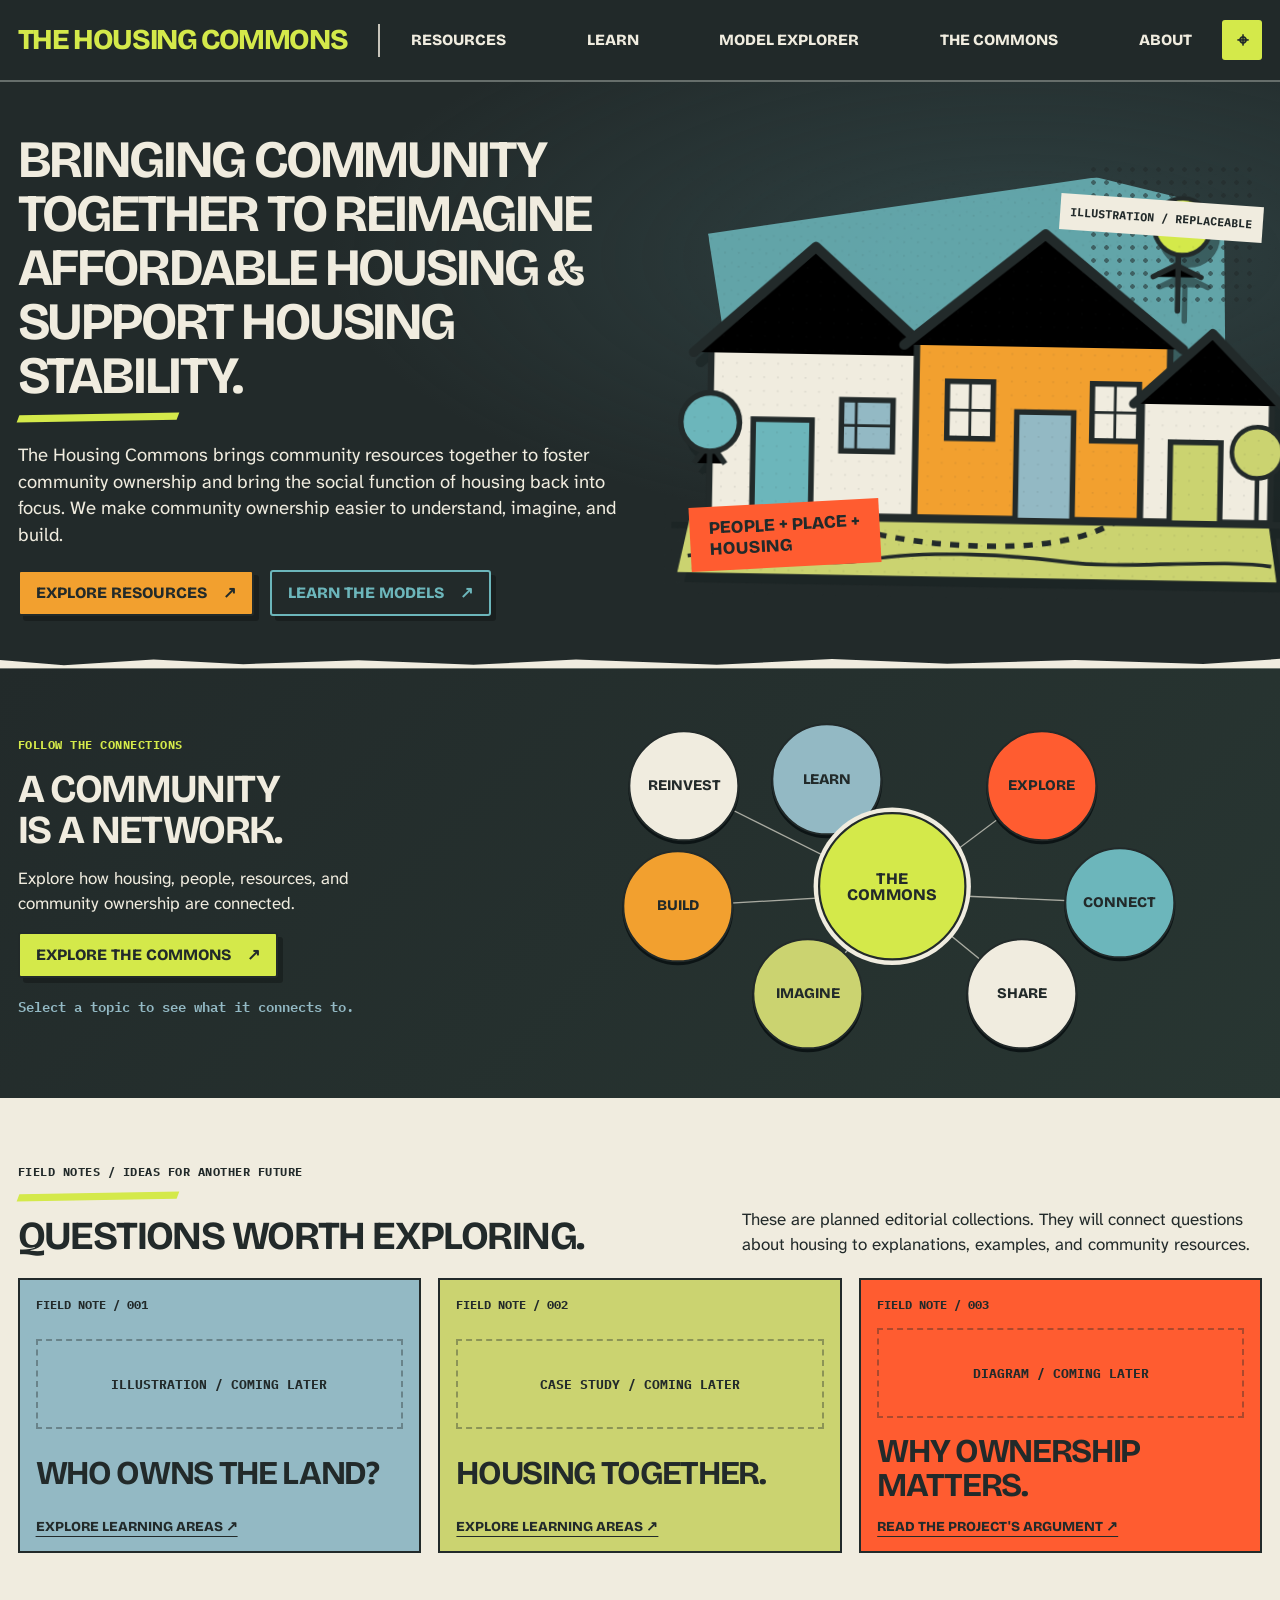
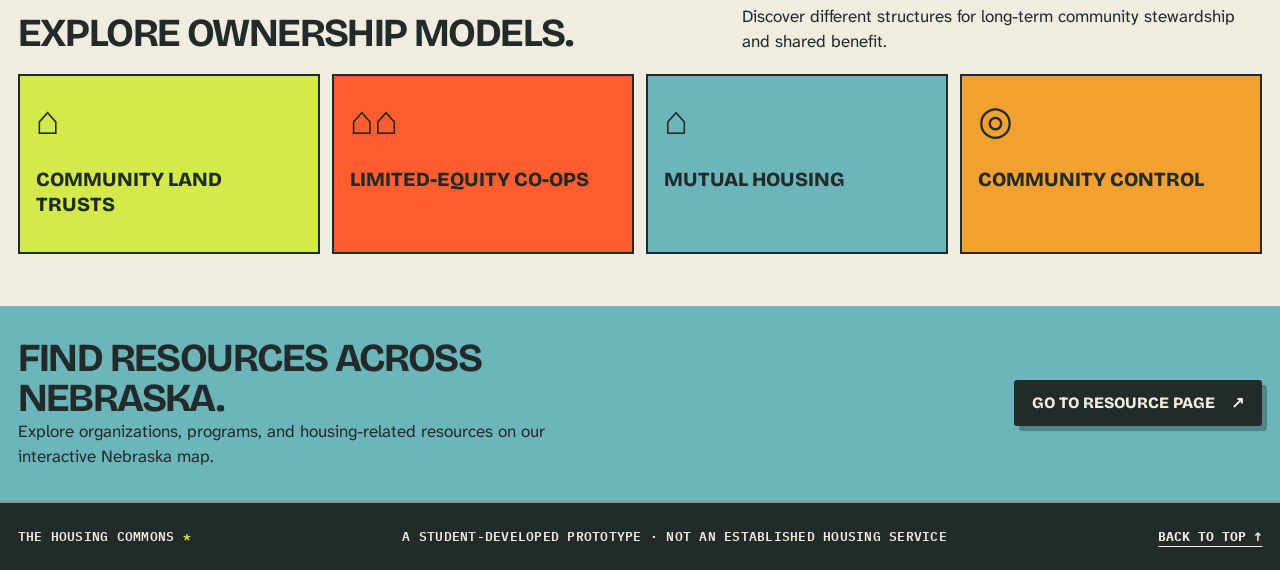
==== index.html @ 2ac4f1b5 "Add files via upload Initial Housing Commons website - V4" ====
<!doctype html><html lang="en"><head><meta charset="utf-8"><meta name="viewport" content="width=device-width, initial-scale=1"><meta name="theme-color" content="#222A2A"><meta name="description" content="Explore housing ideas, resources and community ownership through The Housing Commons."><title>Home | The Housing Commons</title><link rel="preconnect" href="https://fonts.googleapis.com"><link rel="preconnect" href="https://fonts.gstatic.com" crossorigin><link href="https://fonts.googleapis.com/css2?family=Atkinson+Hyperlegible+Next:wght@400;500;600;700&family=Bricolage+Grotesque:opsz,wght@12..96,500;12..96,700;12..96,800&family=IBM+Plex+Mono:wght@400;500;600;700&display=swap" rel="stylesheet"><link rel="stylesheet" href="css/styles.css"><script src="js/site.js" defer></script></head><body id="top"><a class="skip" href="#main">Skip to main content</a><div class="site"><header class="masthead"><div class="mast-inner shell"><a class="brand" href="index.html" aria-label="The Housing Commons home">THE HOUSING COMMONS</a><span class="nav-divider" aria-hidden="true"></span><button class="menu-toggle" type="button" aria-expanded="false" aria-controls="main-nav" aria-label="Open navigation menu">☰</button><nav class="main-nav" id="main-nav" aria-label="Main navigation"><a href="resources.html">RESOURCES</a><a href="learn.html">LEARN</a><a href="model-explorer.html">MODEL EXPLORER</a><a href="commons.html">THE COMMONS</a><a href="about.html">ABOUT</a></nav><a class="utility-search" href="resources.html" aria-label="Go to resources page">⌖</a></div></header><main id="main"><section class="hero teared"><div class="shell hero-grid"><div class="hero-copy"><h1>BRINGING COMMUNITY TOGETHER TO REIMAGINE AFFORDABLE HOUSING &amp; SUPPORT HOUSING STABILITY.</h1><span class="marker" aria-hidden="true"></span><p class="mission">The Housing Commons brings community resources together to foster community ownership and bring the social function of housing back into focus. We make community ownership easier to understand, imagine, and build.</p><div class="hero-actions"><a class="btn btn-primary" href="resources.html">EXPLORE RESOURCES <span aria-hidden="true">↗</span></a><a class="btn btn-secondary" href="learn.html">LEARN THE MODELS <span aria-hidden="true">↗</span></a></div></div><div class="collage"><img class="architecture" src="assets/graphics/shared-housing.svg" alt="Architectural illustration of neighboring houses and shared outdoor space"><span class="collage-stamp">PEOPLE + PLACE + HOUSING</span><span class="photo-note">ILLUSTRATION / REPLACEABLE</span></div></div></section>
<section class="section-dark section-pad network-band"><div class="shell network-layout"><div class="network-copy"><p class="eyebrow" style="color:var(--lime)">FOLLOW THE CONNECTIONS</p><h2>A COMMUNITY<br>IS A NETWORK.</h2><p>Explore how housing, people, resources, and community ownership are connected.</p><a class="btn btn-lime" href="commons.html">EXPLORE THE COMMONS <span aria-hidden="true">↗</span></a><p class="network-status" id="home-node-label" aria-live="polite">Select a topic to see what it connects to.</p></div><div class="node-stage" data-network="home" role="group" aria-label="Commons topic network"><svg viewBox="0 0 1000 500" preserveAspectRatio="none" aria-hidden="true"><line x1="500" y1="265" x2="390" y2="90"/><line x1="500" y1="265" x2="720" y2="100"/><line x1="500" y1="265" x2="840" y2="280"/><line x1="500" y1="265" x2="690" y2="420"/><line x1="500" y1="265" x2="360" y2="420"/><line x1="500" y1="265" x2="160" y2="285"/><line x1="500" y1="265" x2="170" y2="100"/></svg><button type="button" class="node" style="left:39%;top:18%;--node-color:#93B9C4" data-node="learn" aria-pressed="false">LEARN</button><button type="button" class="node" style="left:72%;top:20%;--node-color:#FF5C30" data-node="explore" aria-pressed="false">EXPLORE</button><button type="button" class="node" style="left:84%;top:56%;--node-color:#6CB6BB" data-node="connect" aria-pressed="false">CONNECT</button><button type="button" class="node" style="left:69%;top:84%;--node-color:#F0ECDF" data-node="share" aria-pressed="false">SHARE</button><button type="button" class="node" style="left:36%;top:84%;--node-color:#CBD370" data-node="imagine" aria-pressed="false">IMAGINE</button><button type="button" class="node" style="left:16%;top:57%;--node-color:#F2A02F" data-node="build" aria-pressed="false">BUILD</button><button type="button" class="node" style="left:17%;top:20%;--node-color:#F0ECDF" data-node="reinvest" aria-pressed="false">REINVEST</button><button type="button" class="node center" style="left:50%;top:53%" data-node="commons" aria-pressed="true">THE<br>COMMONS</button></div></div></section>
<section class="section-paper section-pad"><div class="shell"><div class="section-row"><div><span class="eyebrow">FIELD NOTES / IDEAS FOR ANOTHER FUTURE</span><span class="marker" aria-hidden="true"></span><h2>QUESTIONS WORTH EXPLORING.</h2></div><p>These are planned editorial collections. They will connect questions about housing to explanations, examples, and community resources.</p></div><div class="feature-grid"><article class="feature-card"><span class="feature-top">FIELD NOTE / 001</span><div class="feature-art">ILLUSTRATION / COMING LATER</div><h3>WHO OWNS THE LAND?</h3><a href="learn.html">EXPLORE LEARNING AREAS ↗</a></article><article class="feature-card"><span class="feature-top">FIELD NOTE / 002</span><div class="feature-art">CASE STUDY / COMING LATER</div><h3>HOUSING TOGETHER.</h3><a href="learn.html">EXPLORE LEARNING AREAS ↗</a></article><article class="feature-card"><span class="feature-top">FIELD NOTE / 003</span><div class="feature-art">DIAGRAM / COMING LATER</div><h3>WHY OWNERSHIP MATTERS.</h3><a href="about.html#change">READ THE PROJECT'S ARGUMENT ↗</a></article></div></div></section>
<section class="section-paper section-pad" style="padding-top:0"><div class="shell"><div class="section-row"><h2>EXPLORE OWNERSHIP MODELS.</h2><p>Discover different structures for long-term community stewardship and shared benefit.</p></div><div class="model-grid"><a href="learn.html" class="model-tile"><span class="glyph" aria-hidden="true">⌂</span><strong>COMMUNITY LAND TRUSTS</strong></a><a href="learn.html" class="model-tile"><span class="glyph" aria-hidden="true">⌂⌂</span><strong>LIMITED-EQUITY CO-OPS</strong></a><a href="learn.html" class="model-tile"><span class="glyph" aria-hidden="true">⌂</span><strong>MUTUAL HOUSING</strong></a><a href="learn.html" class="model-tile"><span class="glyph" aria-hidden="true">◎</span><strong>COMMUNITY CONTROL</strong></a></div></div></section>
<section class="map-cta"><div class="shell"><div><h2>FIND RESOURCES ACROSS NEBRASKA.</h2><p>Explore organizations, programs, and housing-related resources on our interactive Nebraska map.</p></div><a class="btn btn-dark" href="resources.html">GO TO RESOURCE PAGE <span aria-hidden="true">↗</span></a></div></section></main><footer class="site-footer"><div class="shell"><span class="label">THE HOUSING COMMONS <span style="color:var(--lime)">*</span></span><span class="label">A STUDENT-DEVELOPED PROTOTYPE · NOT AN ESTABLISHED HOUSING SERVICE</span><a href="#top">BACK TO TOP ↑</a></div></footer></div></body></html>
---- css/styles.css ----
:root{--ink:#222A2A;--raised:#343D3B;--sand:#F0ECDF;--tacha:#CBD370;--lime:#D4E94A;--sky:#93B9C4;--aqua:#6CB6BB;--gold:#F2A02F;--red:#FF5C30;--title:'Bricolage Grotesque','Arial Black',sans-serif;--body:'Atkinson Hyperlegible Next',Arial,sans-serif;--mono:'IBM Plex Mono',monospace}
*,*:before,*:after{box-sizing:border-box}html{scroll-behavior:smooth;scroll-padding-top:6rem}body{margin:0;background:#182120;color:var(--sand);font:400 17px/1.45 var(--body)}a{color:inherit}button{font:inherit;cursor:pointer}a,button{touch-action:manipulation}h1,h2,h3,h4,p{margin:0}h1,h2,h3,h4{font-family:var(--title);line-height:1.03;letter-spacing:-.04em}h1{font-size:clamp(2.35rem,4.6vw,4.9rem)}h2{font-size:clamp(1.95rem,3.1vw,3.1rem)}h3{font-size:clamp(1.35rem,2vw,2rem)}:focus-visible{outline:4px solid var(--lime);outline-offset:4px}.skip{position:fixed;left:1rem;top:-8rem;background:var(--lime);color:var(--ink);z-index:999;padding:.75rem 1rem}.skip:focus{top:1rem}
.site{max-width:1500px;margin:auto;background:var(--ink);min-height:100vh;box-shadow:0 10px 60px #0006;overflow:clip}.shell{width:min(100% - 2.2rem,1340px);margin-inline:auto}.masthead{position:sticky;top:0;z-index:100;background:rgba(34,42,42,.98);border-bottom:2px solid #d6e0d660}.mast-inner{display:flex;align-items:center;gap:clamp(1rem,2.4vw,2.6rem);min-height:80px}.brand{font:800 clamp(1.15rem,2.25vw,2.04rem)/1 var(--title);color:var(--lime);text-decoration:none;letter-spacing:-.048em;white-space:nowrap}.brand:hover{text-decoration:underline;text-underline-offset:6px}.nav-divider{height:33px;border-left:2px solid var(--sand);opacity:.8}.main-nav{display:flex;justify-content:space-between;align-items:center;flex:1;gap:1.25rem}.main-nav a{font:800 clamp(.9rem,1.22vw,1.17rem)/1.1 var(--title);text-decoration:none;white-space:nowrap;padding:1rem 0 .7rem;border-bottom:5px solid transparent}.main-nav a:hover,.main-nav a[aria-current="page"]{border-bottom-color:var(--lime)}.menu-toggle{display:none;background:var(--lime);border:2px solid var(--ink);border-radius:3px;width:45px;height:43px;align-items:center;justify-content:center;color:var(--ink);font-size:1.2rem;font-weight:800}.utility-search{display:grid;place-items:center;width:40px;height:40px;background:var(--lime);color:var(--ink);text-decoration:none;font-size:1.25rem;font-weight:800;border-radius:3px}.utility-search:hover{background:var(--gold)}
.label{font:600 .79rem/1.5 var(--mono);text-transform:uppercase;letter-spacing:.02em}.headline-shadow{text-shadow:2px 3px 0 #222a2a50}.arrow{font-size:1.1em}.btn{display:inline-flex;align-items:center;justify-content:center;gap:1rem;text-decoration:none;padding:.75rem 1rem;border:2px solid var(--ink);border-radius:3px;font:800 .99rem/1.1 var(--title);text-transform:uppercase;box-shadow:5px 5px 0 #0004;min-height:46px}.btn-primary{background:var(--gold);color:var(--ink)}.btn-secondary{background:transparent;border-color:var(--aqua);color:var(--aqua)}.btn-lime{background:var(--lime);color:var(--ink)}.btn-dark{background:var(--ink);color:var(--sand)}.btn:hover{transform:translateY(-2px);box-shadow:6px 7px 0 #0006}.eyebrow{font:700 .78rem/1.3 var(--mono);text-transform:uppercase;letter-spacing:.04em}.marker{display:block;width:160px;height:7px;background:var(--lime);transform:rotate(-1deg) skew(-22deg);margin:.65rem 0 1rem}.teared{position:relative}.teared:after{content:"";position:absolute;bottom:-1px;left:0;right:0;height:13px;background:var(--sand);clip-path:polygon(0 36%,5% 77%,12% 32%,19% 69%,28% 38%,37% 74%,45% 33%,56% 73%,65% 30%,74% 66%,84% 37%,94% 67%,100% 28%,100% 100%,0 100%)}
.hero{padding:clamp(2rem,4vw,4.5rem) 0;background:radial-gradient(ellipse at 80% 30%,#42656865,transparent 48%),var(--ink);position:relative}.hero-grid{display:grid;grid-template-columns:1.05fr .95fr;gap:clamp(2rem,4vw,5rem);align-items:center}.hero h1{font-size:clamp(2.5rem,4.1vw,4.65rem);max-width:760px}.hero-copy .mission{max-width:640px;font-size:clamp(1.04rem,1.45vw,1.23rem);margin:1.3rem 0}.hero-actions{display:flex;gap:1rem;flex-wrap:wrap}.collage{position:relative;min-height:460px;display:grid;place-items:center;isolation:isolate}.collage:before{content:'';position:absolute;inset:9% 4% 12%;background:var(--aqua);transform:rotate(-4deg);clip-path:polygon(0 8%,75% 0,99% 11%,96% 82%,65% 100%,5% 93%);opacity:.86}.collage:after{content:'';position:absolute;right:1%;top:4%;width:30%;height:32%;background:radial-gradient(var(--ink) 2px,transparent 2.5px);background-size:13px 13px;opacity:.55}.architecture{width:110%;position:relative;z-index:2;transform:rotate(1deg);filter:drop-shadow(7px 10px 0 #17202088)}.collage-stamp{position:absolute;z-index:3;left:-1%;bottom:8%;background:var(--red);padding:.7rem 1.2rem;transform:rotate(-3deg);font:800 1.1rem var(--title);color:var(--ink);max-width:190px}.photo-note{position:absolute;z-index:3;right:0;top:12%;background:var(--sand);color:var(--ink);padding:.65rem;font:700 .72rem var(--mono);transform:rotate(4deg)}
.section-dark{background:var(--ink);color:var(--sand)}.section-paper{background:var(--sand);color:var(--ink)}.section-pad{padding:clamp(2.3rem,4vw,4rem) 0}.section-row{display:flex;justify-content:space-between;align-items:end;gap:1.5rem;margin-bottom:1.3rem}.section-row p{max-width:520px}.network-band{border-top:2px solid #f0ecdf60;border-bottom:9px solid var(--sand);background:linear-gradient(135deg,#222A2A,#283632)}.network-layout{display:grid;grid-template-columns:.8fr 1.2fr;gap:2rem;align-items:center}.network-copy p{max-width:410px;margin:1rem 0}.node-stage{position:relative;min-height:325px;max-width:650px;margin-inline:auto;width:100%}.node-stage svg{position:absolute;inset:0;width:100%;height:100%;pointer-events:none}.node-stage svg line{stroke:var(--sand);opacity:.65;stroke-width:2}.node{position:absolute;transform:translate(-50%,-50%);border-radius:50%;width:clamp(78px,8.7vw,118px);aspect-ratio:1;background:var(--node-color,var(--lime));border:2px solid var(--ink);color:var(--ink);font:800 clamp(.74rem,1.15vw,1rem)/1 var(--title);transition:scale .2s ease,box-shadow .2s ease;box-shadow:0 3px 0 #0c1415}.node:hover,.node[aria-pressed="true"]{scale:1.1;box-shadow:0 0 0 4px var(--sand)}.node.center{width:135px;background:var(--lime)}.network-status{font:600 .85rem var(--mono);min-height:2.3rem;color:var(--sky);margin-top:.8rem}
.feature-grid{display:grid;grid-template-columns:repeat(3,minmax(0,1fr));gap:1.1rem}.feature-card{background:var(--sky);color:var(--ink);min-height:260px;padding:1rem;border:2px solid var(--ink);display:flex;flex-direction:column;justify-content:space-between;gap:1rem}.feature-card:nth-child(2){background:var(--tacha)}.feature-card:nth-child(3){background:var(--red)}.feature-top{font:700 .78rem var(--mono)}.feature-art{min-height:90px;display:grid;place-items:center;border:2px dashed #222a2a5e;font:700 .83rem var(--mono)}.feature-card h3{font-size:clamp(1.5rem,2.6vw,2.3rem)}.feature-card a{font:800 .86rem var(--title);text-transform:uppercase;text-underline-offset:5px}.model-grid{display:grid;grid-template-columns:repeat(4,minmax(0,1fr));gap:.75rem}.model-tile{display:block;min-height:180px;padding:1rem;background:var(--lime);color:var(--ink);text-decoration:none;border:2px solid var(--ink)}.model-tile:nth-child(2){background:var(--red)}.model-tile:nth-child(3){background:var(--aqua)}.model-tile:nth-child(4){background:var(--gold)}.model-tile .glyph{font-size:2.5rem;display:block;margin-bottom:1.1rem}.model-tile strong{font:800 1.25rem/1 var(--title)}.map-cta{background:var(--aqua);color:var(--ink);padding:2rem 0}.map-cta .shell{display:flex;align-items:center;gap:2rem;justify-content:space-between}.map-cta h2{max-width:550px}.map-cta p{max-width:530px}.site-footer{background:var(--ink);border-top:2px solid #f0ecdf88;padding:1.5rem 0}.site-footer .shell{display:flex;gap:1rem;align-items:center;justify-content:space-between;flex-wrap:wrap}.site-footer a{font:700 .82rem var(--mono);text-decoration:underline;text-underline-offset:5px}
.page-hero{padding:3rem 0;background:linear-gradient(110deg,#202a29,#344947);border-bottom:12px solid var(--sand)}.page-hero h1{font-size:clamp(2.5rem,5vw,5rem);max-width:880px}.page-hero p{font-size:1.15rem;max-width:740px;margin-top:1rem}.page-hero--aqua{background:linear-gradient(115deg,var(--aqua),var(--sky));color:var(--ink)}.tag{display:inline-block;background:var(--lime);color:var(--ink);padding:.4rem .6rem;font:700 .73rem var(--mono)}.placeholder{min-height:400px;background:#c8d2c7;color:var(--ink);display:flex;flex-direction:column;align-items:center;justify-content:center;gap:1rem;border:3px dashed var(--ink);padding:2rem;text-align:center}.placeholder svg{width:110px;height:110px}.placeholder strong{font:800 2rem/1 var(--title)}.placeholder p{max-width:580px}.support-grid{display:grid;grid-template-columns:repeat(4,minmax(0,1fr));gap:1rem}.support-card{padding:1.5rem;min-height:170px;background:var(--sky);border:2px solid var(--ink);color:var(--ink)}.support-card:nth-child(2){background:var(--tacha)}.support-card:nth-child(3){background:var(--gold)}.support-card:nth-child(4){background:var(--red)}.support-card h3{font-size:1.35rem}.support-card p{font-size:.9rem;margin-top:1rem}.notice{font:600 .88rem/1.5 var(--mono);padding:1rem;background:#e6d9b9;color:var(--ink);border-left:6px solid var(--red)}
.learn-tiles{display:grid;grid-template-columns:repeat(3,minmax(0,1fr));gap:1rem}.learn-tile{text-align:left;padding:1.3rem;min-height:260px;background:var(--sky);color:var(--ink);border:2px solid var(--ink);display:flex;flex-direction:column;align-items:start;gap:1rem;transition:transform .2s,box-shadow .2s}.learn-tile:nth-child(2){background:var(--tacha)}.learn-tile:nth-child(3){background:var(--gold)}.learn-tile:nth-child(4){background:var(--red)}.learn-tile:nth-child(5){background:var(--lime)}.learn-tile:nth-child(6){background:#e5dbc4}.learn-tile[aria-pressed=true],.learn-tile:hover{transform:translate(-3px,-3px);box-shadow:6px 6px 0 var(--ink)}.learn-tile strong{font:800 clamp(1.55rem,2.2vw,2.2rem)/.97 var(--title);margin-top:auto}.learn-tile .outline-ic{font-size:2.4rem;font-family:var(--title)}.learn-tile small{font:600 .7rem var(--mono)}.learn-tile p{line-height:1.25}.learn-preview{background:var(--raised);padding:2rem;color:var(--sand);border:2px solid var(--ink)}.modules{display:grid;grid-template-columns:repeat(3,minmax(0,1fr));gap:1rem;margin-top:1.3rem}.module{background:var(--sand);color:var(--ink);min-height:140px;padding:1rem}.module:before{content:'';display:block;width:65%;height:30px;background:linear-gradient(110deg,var(--tacha),var(--sky));margin-bottom:.7rem}.module h4{font-size:1.25rem}.module p{font:600 .75rem var(--mono);margin-top:.4rem}
.commons-layout{display:grid;grid-template-columns:1.2fr .8fr;gap:1rem;align-items:stretch}.commons-graph{background:var(--ink);border:2px solid var(--sand);padding:1rem}.commons-graph .node-stage{min-height:460px}.commons-panel{background:var(--sand);color:var(--ink);padding:2rem}.commons-panel p{margin:1rem 0 1.4rem}.commons-panel ul{padding-left:1.1rem;line-height:1.8}.vision-grid{display:grid;grid-template-columns:repeat(4,minmax(0,1fr));gap:1rem}.vision-grid article{background:var(--sky);color:var(--ink);padding:1.3rem;min-height:150px}.vision-grid article:nth-child(2){background:var(--tacha)}.vision-grid article:nth-child(3){background:var(--gold)}.vision-grid article:nth-child(4){background:var(--red)}.vision-grid h3{font-size:1.4rem}.vision-grid p{font-size:.91rem;margin-top:.6rem}
.about-wrap{max-width:1080px;margin-inline:auto}.about-chapter{padding:2rem 0;border-bottom:2px solid #222a2a40}.about-chapter h2{margin-bottom:1.3rem}.about-chapter p{max-width:850px;font-size:1.12rem;line-height:1.6;margin-bottom:1.05rem}.about-chapter p:last-child{margin-bottom:0}.about-lead{font-size:clamp(1.3rem,2vw,1.7rem)!important;font-weight:600}.about-quote{background:var(--lime);padding:2rem;margin:1.5rem 0;color:var(--ink);font:800 clamp(1.5rem,2.9vw,2.8rem)/1.12 var(--title)}.about-contents{display:flex;gap:.5rem;flex-wrap:wrap;padding:1.2rem 0}.about-contents a{border:1px solid var(--ink);padding:.5rem .65rem;text-decoration:none;font:700 .73rem var(--mono)}.about-contents a:hover{background:var(--lime)}.about-stepper{display:flex;flex-wrap:wrap;gap:.4rem;margin:1.3rem 0}.about-stepper span{background:var(--ink);color:var(--sand);padding:.5rem .6rem;font:700 .75rem var(--mono)}.about-stepper span:nth-child(even){background:var(--aqua);color:var(--ink)}.reveal{transition:opacity .5s,transform .5s}.js-enhanced .reveal:not(.is-visible){opacity:.25;transform:translateY(16px)}
@media(max-width:1050px){.mast-inner{flex-wrap:wrap;padding:1rem 0}.nav-divider{display:none}.main-nav{flex:1 0 100%;order:3;justify-content:start;gap:2rem}.hero-grid{grid-template-columns:1fr 1fr}.collage{min-height:320px}.learn-tiles{grid-template-columns:repeat(2,minmax(0,1fr))}.commons-layout{grid-template-columns:1fr}.network-layout{grid-template-columns:1fr}.network-copy{max-width:700px}}
@media(max-width:720px){body{font-size:16px}.mast-inner{min-height:65px;flex-wrap:wrap;gap:.7rem}.brand{white-space:normal;font-size:1.28rem;max-width:calc(100% - 110px)}.menu-toggle{display:flex;margin-left:auto}.utility-search{display:none}.main-nav{display:none;order:3;flex:1 0 100%;flex-direction:column;align-items:stretch;gap:0;padding:.25rem 0 .75rem}.main-nav.open{display:flex}.main-nav a{padding:.9rem .3rem;border-bottom:1px solid #f0ecdf50}.main-nav a[aria-current="page"]{color:var(--lime)}.hero-grid{grid-template-columns:1fr}.hero h1{font-size:clamp(2.25rem,9.7vw,3.8rem)}.collage{min-height:300px}.architecture{width:90%}.photo-note{right:7%}.collage-stamp{left:4%}.section-row{display:block}.section-row p{margin-top:.75rem}.feature-grid,.learn-tiles{grid-template-columns:1fr}.feature-card{min-height:220px}.model-grid,.support-grid,.vision-grid{grid-template-columns:repeat(2,minmax(0,1fr))}.map-cta .shell{display:block}.map-cta p{margin:.6rem 0 1rem}.modules{grid-template-columns:1fr}.node-stage{min-height:280px}.node{width:75px;font-size:.75rem}.node.center{width:105px}.commons-graph .node-stage{min-height:345px}.about-chapter p{font-size:1rem}}
@media(max-width:420px){.model-grid,.support-grid,.vision-grid{grid-template-columns:1fr}.node{width:64px;font-size:.66rem}.node.center{width:90px}}
@media(prefers-reduced-motion:reduce){html{scroll-behavior:auto}*,*:before,*:after{transition-duration:.01ms!important;animation-duration:.01ms!important}.js-enhanced .reveal:not(.is-visible){opacity:1;transform:none}}

/* Live uMap integration — map retains uMap's own interactive controls. */
.resource-map-section{padding:clamp(1.4rem,3vw,2.6rem) 0 clamp(1.8rem,3vw,3rem)}
.resource-hero{padding:clamp(2.1rem,4.5vw,3.6rem) 0;border-bottom:8px solid var(--sand)}
.resource-map-heading{display:flex;align-items:center;justify-content:space-between;gap:1.4rem;flex-wrap:wrap;margin-bottom:.8rem}
.resource-map-heading .eyebrow{display:block;margin-bottom:.5rem;color:#33575A}
.resource-map-heading h2{font-size:clamp(1.8rem,3.25vw,3rem)}
.resource-fullscreen{white-space:normal;text-align:center;flex-shrink:0}
.resource-map-intro{max-width:910px;font-size:1rem;line-height:1.55;margin:0 0 1.2rem}
.resource-map-frame-wrap{width:100%;height:clamp(560px,73vh,900px);background:#DDE4D6;border:3px solid var(--ink);overflow:hidden;box-shadow:8px 8px 0 #222a2a2d}
.resource-map-frame{display:block;width:100%;height:100%;border:0;background:#DDE4D6}
.resource-map-notes{display:grid;grid-template-columns:1fr 1fr;gap:1.5rem;margin-top:1.35rem;font-size:.91rem;line-height:1.5}
.resource-map-notes p{border-left:3px solid var(--aqua);padding-left:.9rem}
.resource-map-notes strong{font-family:var(--title);font-weight:800}
@media(max-width:720px){
 .resource-map-heading{align-items:stretch;gap:1rem}
 .resource-fullscreen{width:100%}
 .resource-map-frame-wrap{height:clamp(470px,70dvh,750px);border-width:2px;box-shadow:4px 4px 0 #222a2a22}
 .resource-map-notes{grid-template-columns:1fr;gap:.9rem}
}

/* Embedded workbook network, scoped to The Commons page only. */
.commons-network-section .section-row p{max-width:500px}
.network-embed-toolbar{display:flex;align-items:center;justify-content:space-between;gap:1.5rem;margin-bottom:1.15rem}
.network-embed-toolbar p{max-width:760px;font-size:.98rem;line-height:1.5}
.network-embed-toolbar .btn{flex-shrink:0}
.housing-network-embed{background:var(--ink);border:3px solid var(--ink);box-shadow:8px 8px 0 #222a2a35;overflow:hidden}
.housing-network-frame{width:100%;height:1070px;display:block;border:0;background:var(--ink)}
.network-embed-note{margin-top:1rem;font-size:.9rem;max-width:1100px;line-height:1.5;border-left:5px solid var(--aqua);padding-left:1rem}
@media(max-width:780px){.network-embed-toolbar{flex-direction:column;align-items:stretch}.network-embed-toolbar .btn{align-self:flex-start}.housing-network-frame{height:1500px}}
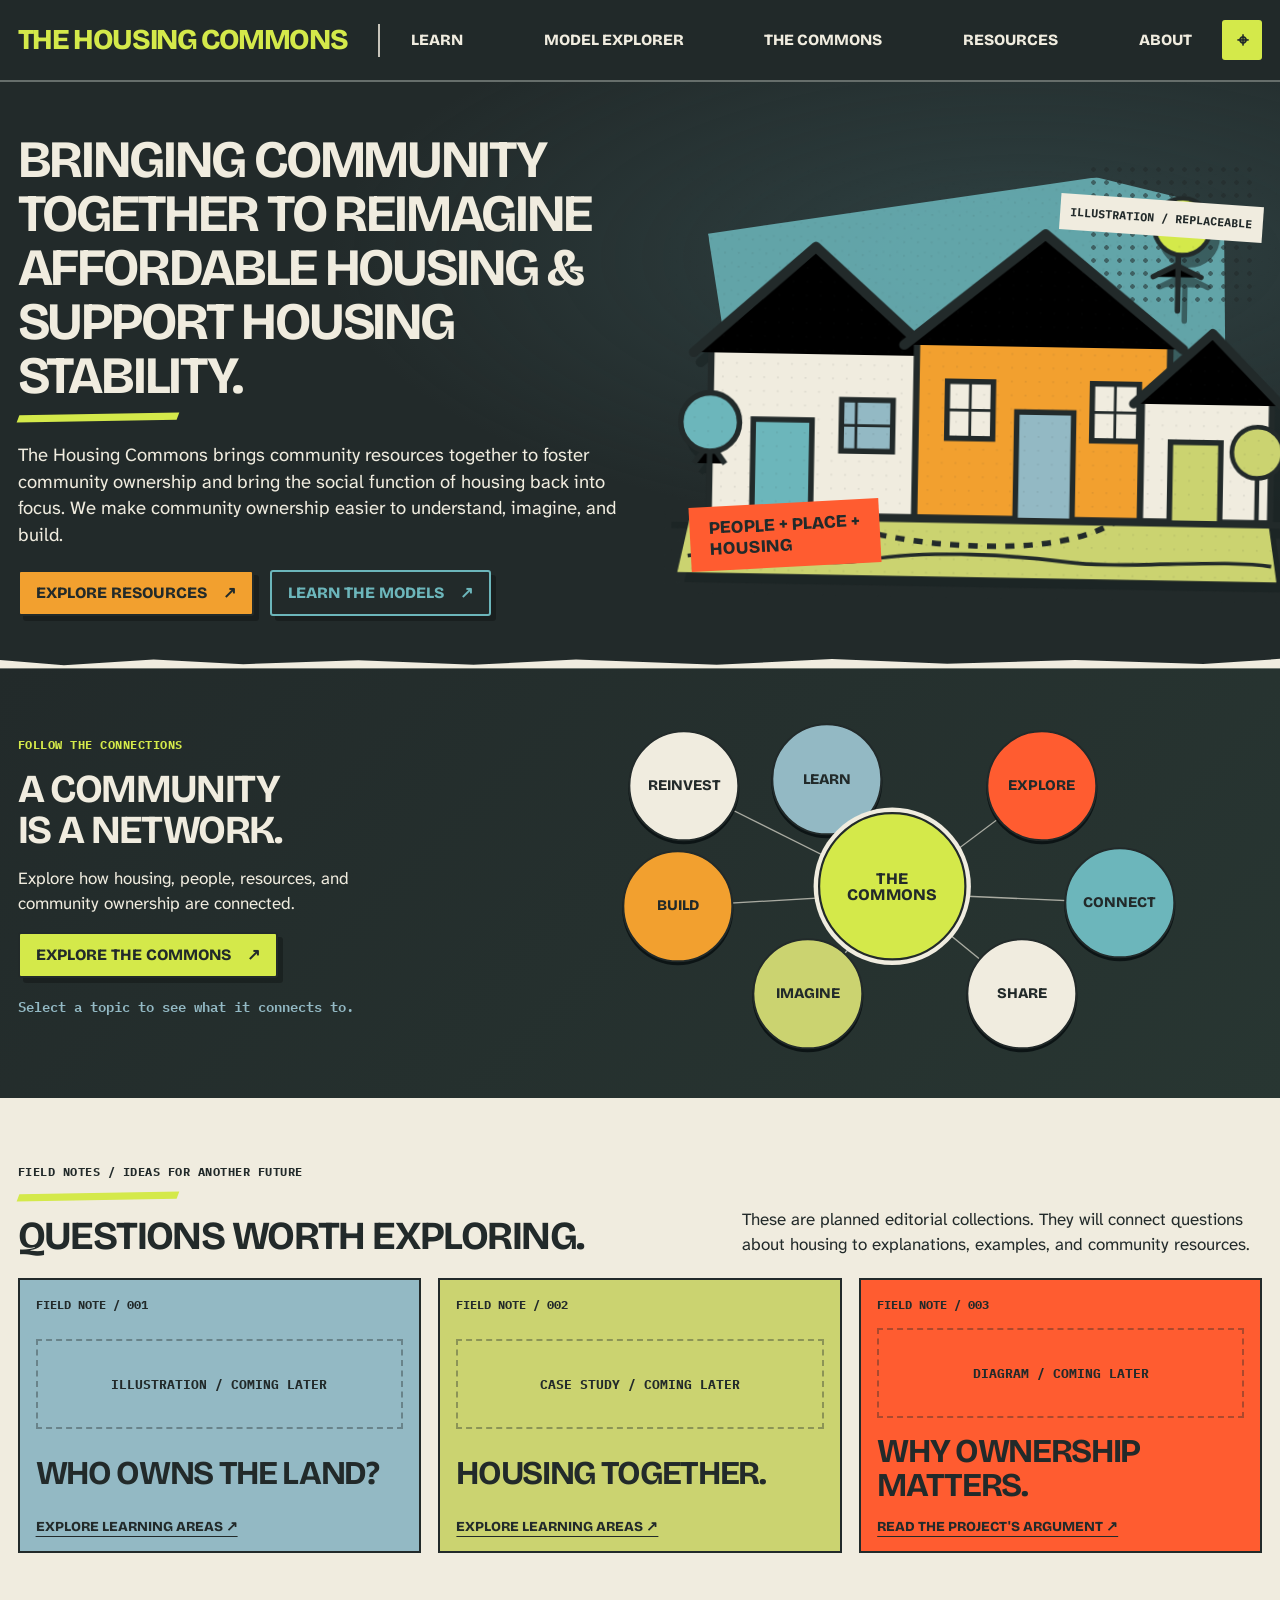
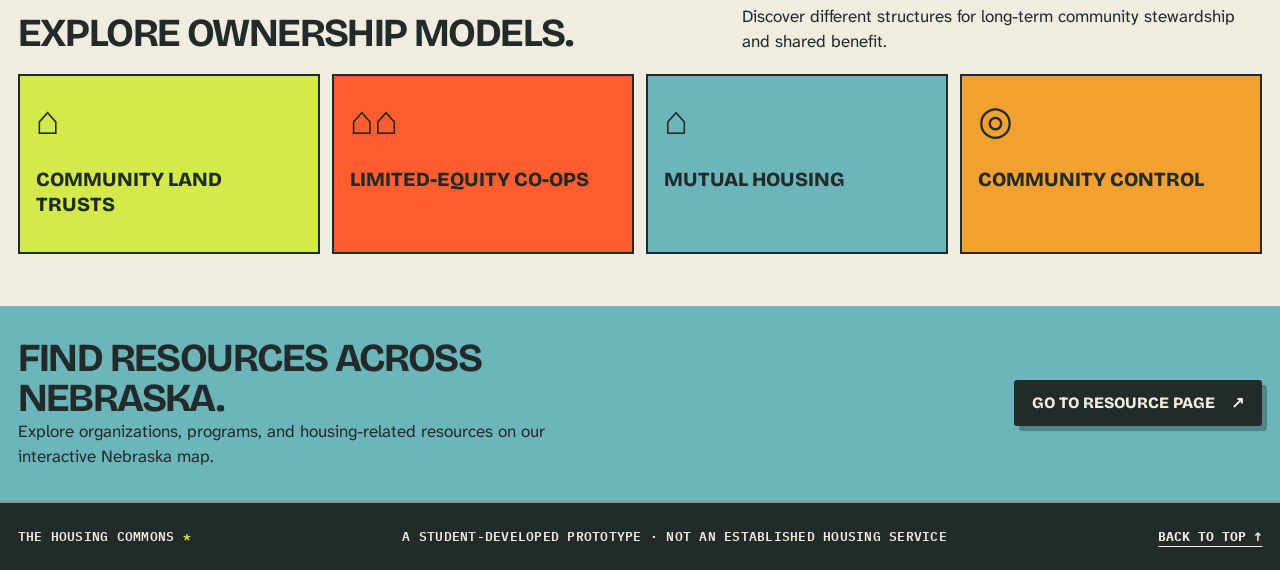
==== commit 561de465: "Reorder site navigation: Learn, Model Explorer, Commons, Resources, About" ====
--- a/index.html
+++ b/index.html
@@ -1,4 +1,4 @@
-<!doctype html><html lang="en"><head><meta charset="utf-8"><meta name="viewport" content="width=device-width, initial-scale=1"><meta name="theme-color" content="#222A2A"><meta name="description" content="Explore housing ideas, resources and community ownership through The Housing Commons."><title>Home | The Housing Commons</title><link rel="preconnect" href="https://fonts.googleapis.com"><link rel="preconnect" href="https://fonts.gstatic.com" crossorigin><link href="https://fonts.googleapis.com/css2?family=Atkinson+Hyperlegible+Next:wght@400;500;600;700&family=Bricolage+Grotesque:opsz,wght@12..96,500;12..96,700;12..96,800&family=IBM+Plex+Mono:wght@400;500;600;700&display=swap" rel="stylesheet"><link rel="stylesheet" href="css/styles.css"><script src="js/site.js" defer></script></head><body id="top"><a class="skip" href="#main">Skip to main content</a><div class="site"><header class="masthead"><div class="mast-inner shell"><a class="brand" href="index.html" aria-label="The Housing Commons home">THE HOUSING COMMONS</a><span class="nav-divider" aria-hidden="true"></span><button class="menu-toggle" type="button" aria-expanded="false" aria-controls="main-nav" aria-label="Open navigation menu">☰</button><nav class="main-nav" id="main-nav" aria-label="Main navigation"><a href="resources.html">RESOURCES</a><a href="learn.html">LEARN</a><a href="model-explorer.html">MODEL EXPLORER</a><a href="commons.html">THE COMMONS</a><a href="about.html">ABOUT</a></nav><a class="utility-search" href="resources.html" aria-label="Go to resources page">⌖</a></div></header><main id="main"><section class="hero teared"><div class="shell hero-grid"><div class="hero-copy"><h1>BRINGING COMMUNITY TOGETHER TO REIMAGINE AFFORDABLE HOUSING &amp; SUPPORT HOUSING STABILITY.</h1><span class="marker" aria-hidden="true"></span><p class="mission">The Housing Commons brings community resources together to foster community ownership and bring the social function of housing back into focus. We make community ownership easier to understand, imagine, and build.</p><div class="hero-actions"><a class="btn btn-primary" href="resources.html">EXPLORE RESOURCES <span aria-hidden="true">↗</span></a><a class="btn btn-secondary" href="learn.html">LEARN THE MODELS <span aria-hidden="true">↗</span></a></div></div><div class="collage"><img class="architecture" src="assets/graphics/shared-housing.svg" alt="Architectural illustration of neighboring houses and shared outdoor space"><span class="collage-stamp">PEOPLE + PLACE + HOUSING</span><span class="photo-note">ILLUSTRATION / REPLACEABLE</span></div></div></section>
+<!doctype html><html lang="en"><head><meta charset="utf-8"><meta name="viewport" content="width=device-width, initial-scale=1"><meta name="theme-color" content="#222A2A"><meta name="description" content="Explore housing ideas, resources and community ownership through The Housing Commons."><title>Home | The Housing Commons</title><link rel="preconnect" href="https://fonts.googleapis.com"><link rel="preconnect" href="https://fonts.gstatic.com" crossorigin><link href="https://fonts.googleapis.com/css2?family=Atkinson+Hyperlegible+Next:wght@400;500;600;700&family=Bricolage+Grotesque:opsz,wght@12..96,500;12..96,700;12..96,800&family=IBM+Plex+Mono:wght@400;500;600;700&display=swap" rel="stylesheet"><link rel="stylesheet" href="css/styles.css"><script src="js/site.js" defer></script></head><body id="top"><a class="skip" href="#main">Skip to main content</a><div class="site"><header class="masthead"><div class="mast-inner shell"><a class="brand" href="index.html" aria-label="The Housing Commons home">THE HOUSING COMMONS</a><span class="nav-divider" aria-hidden="true"></span><button class="menu-toggle" type="button" aria-expanded="false" aria-controls="main-nav" aria-label="Open navigation menu">☰</button><nav class="main-nav" id="main-nav" aria-label="Main navigation"><a href="learn.html">LEARN</a><a href="model-explorer.html">MODEL EXPLORER</a><a href="commons.html">THE COMMONS</a><a href="resources.html">RESOURCES</a><a href="about.html">ABOUT</a></nav><a class="utility-search" href="resources.html" aria-label="Go to resources page">⌖</a></div></header><main id="main"><section class="hero teared"><div class="shell hero-grid"><div class="hero-copy"><h1>BRINGING COMMUNITY TOGETHER TO REIMAGINE AFFORDABLE HOUSING &amp; SUPPORT HOUSING STABILITY.</h1><span class="marker" aria-hidden="true"></span><p class="mission">The Housing Commons brings community resources together to foster community ownership and bring the social function of housing back into focus. We make community ownership easier to understand, imagine, and build.</p><div class="hero-actions"><a class="btn btn-primary" href="resources.html">EXPLORE RESOURCES <span aria-hidden="true">↗</span></a><a class="btn btn-secondary" href="learn.html">LEARN THE MODELS <span aria-hidden="true">↗</span></a></div></div><div class="collage"><img class="architecture" src="assets/graphics/shared-housing.svg" alt="Architectural illustration of neighboring houses and shared outdoor space"><span class="collage-stamp">PEOPLE + PLACE + HOUSING</span><span class="photo-note">ILLUSTRATION / REPLACEABLE</span></div></div></section>
 <section class="section-dark section-pad network-band"><div class="shell network-layout"><div class="network-copy"><p class="eyebrow" style="color:var(--lime)">FOLLOW THE CONNECTIONS</p><h2>A COMMUNITY<br>IS A NETWORK.</h2><p>Explore how housing, people, resources, and community ownership are connected.</p><a class="btn btn-lime" href="commons.html">EXPLORE THE COMMONS <span aria-hidden="true">↗</span></a><p class="network-status" id="home-node-label" aria-live="polite">Select a topic to see what it connects to.</p></div><div class="node-stage" data-network="home" role="group" aria-label="Commons topic network"><svg viewBox="0 0 1000 500" preserveAspectRatio="none" aria-hidden="true"><line x1="500" y1="265" x2="390" y2="90"/><line x1="500" y1="265" x2="720" y2="100"/><line x1="500" y1="265" x2="840" y2="280"/><line x1="500" y1="265" x2="690" y2="420"/><line x1="500" y1="265" x2="360" y2="420"/><line x1="500" y1="265" x2="160" y2="285"/><line x1="500" y1="265" x2="170" y2="100"/></svg><button type="button" class="node" style="left:39%;top:18%;--node-color:#93B9C4" data-node="learn" aria-pressed="false">LEARN</button><button type="button" class="node" style="left:72%;top:20%;--node-color:#FF5C30" data-node="explore" aria-pressed="false">EXPLORE</button><button type="button" class="node" style="left:84%;top:56%;--node-color:#6CB6BB" data-node="connect" aria-pressed="false">CONNECT</button><button type="button" class="node" style="left:69%;top:84%;--node-color:#F0ECDF" data-node="share" aria-pressed="false">SHARE</button><button type="button" class="node" style="left:36%;top:84%;--node-color:#CBD370" data-node="imagine" aria-pressed="false">IMAGINE</button><button type="button" class="node" style="left:16%;top:57%;--node-color:#F2A02F" data-node="build" aria-pressed="false">BUILD</button><button type="button" class="node" style="left:17%;top:20%;--node-color:#F0ECDF" data-node="reinvest" aria-pressed="false">REINVEST</button><button type="button" class="node center" style="left:50%;top:53%" data-node="commons" aria-pressed="true">THE<br>COMMONS</button></div></div></section>
 <section class="section-paper section-pad"><div class="shell"><div class="section-row"><div><span class="eyebrow">FIELD NOTES / IDEAS FOR ANOTHER FUTURE</span><span class="marker" aria-hidden="true"></span><h2>QUESTIONS WORTH EXPLORING.</h2></div><p>These are planned editorial collections. They will connect questions about housing to explanations, examples, and community resources.</p></div><div class="feature-grid"><article class="feature-card"><span class="feature-top">FIELD NOTE / 001</span><div class="feature-art">ILLUSTRATION / COMING LATER</div><h3>WHO OWNS THE LAND?</h3><a href="learn.html">EXPLORE LEARNING AREAS ↗</a></article><article class="feature-card"><span class="feature-top">FIELD NOTE / 002</span><div class="feature-art">CASE STUDY / COMING LATER</div><h3>HOUSING TOGETHER.</h3><a href="learn.html">EXPLORE LEARNING AREAS ↗</a></article><article class="feature-card"><span class="feature-top">FIELD NOTE / 003</span><div class="feature-art">DIAGRAM / COMING LATER</div><h3>WHY OWNERSHIP MATTERS.</h3><a href="about.html#change">READ THE PROJECT'S ARGUMENT ↗</a></article></div></div></section>
 <section class="section-paper section-pad" style="padding-top:0"><div class="shell"><div class="section-row"><h2>EXPLORE OWNERSHIP MODELS.</h2><p>Discover different structures for long-term community stewardship and shared benefit.</p></div><div class="model-grid"><a href="learn.html" class="model-tile"><span class="glyph" aria-hidden="true">⌂</span><strong>COMMUNITY LAND TRUSTS</strong></a><a href="learn.html" class="model-tile"><span class="glyph" aria-hidden="true">⌂⌂</span><strong>LIMITED-EQUITY CO-OPS</strong></a><a href="learn.html" class="model-tile"><span class="glyph" aria-hidden="true">⌂</span><strong>MUTUAL HOUSING</strong></a><a href="learn.html" class="model-tile"><span class="glyph" aria-hidden="true">◎</span><strong>COMMUNITY CONTROL</strong></a></div></div></section>
--- a/css/styles.css
+++ b/css/styles.css
@@ -43,3 +43,24 @@
 .housing-network-frame{width:100%;height:1070px;display:block;border:0;background:var(--ink)}
 .network-embed-note{margin-top:1rem;font-size:.9rem;max-width:1100px;line-height:1.5;border-left:5px solid var(--aqua);padding-left:1rem}
 @media(max-width:780px){.network-embed-toolbar{flex-direction:column;align-items:stretch}.network-embed-toolbar .btn{align-self:flex-start}.housing-network-frame{height:1500px}}
+
+/* Learn / historical precedents and studied proposals. All styling scoped to Learn. */
+.learn-preview.show-contexts{background:var(--sand);color:var(--ink);padding:clamp(1rem,2.2vw,2rem)}
+.learn-contexts-heading{display:grid;grid-template-columns:minmax(0,1fr) minmax(180px,340px);gap:1.5rem;align-items:end;margin-bottom:1.5rem}
+.learn-contexts-kicker{font:700 .78rem/1.4 var(--mono);letter-spacing:.06em;margin-bottom:.6rem}
+.learn-contexts-heading h2{font-size:clamp(2rem,4vw,3.35rem)}
+.learn-contexts-heading>p{color:#47514d;max-width:340px;line-height:1.5}
+.learn-context-grid{display:grid;grid-template-columns:repeat(2,minmax(0,1fr));gap:1.15rem}
+.learn-context-card{min-width:0;display:flex;align-items:flex-start;flex-direction:column;padding:clamp(1.2rem,2.3vw,1.8rem);border:2px solid var(--ink);background:var(--sand);color:var(--ink)}
+.learn-context-status{display:inline-block;padding:.48rem .65rem;border:1px solid var(--ink);border-left:5px solid var(--aqua);background:#fffdf5;text-transform:uppercase;letter-spacing:.035em;font:700 .7rem/1.25 var(--mono)}
+.learn-context-card[data-kind="proposal"] .learn-context-status{border-left-color:var(--gold)}
+.learn-context-card h3{font:800 clamp(1.5rem,2.3vw,2.15rem)/1.05 var(--title);letter-spacing:-.035em;margin:1rem 0 .45rem}
+.learn-context-location{font-size:.93rem;line-height:1.45;color:#545d58}
+.learn-context-body{font-size:1rem;line-height:1.6;margin:1.2rem 0 1rem}
+.learn-context-lesson{padding-top:1rem;border-top:1px solid #61706d;font-weight:700;line-height:1.55;margin-top:auto;width:100%}
+.learn-context-source{display:inline-flex;align-items:center;gap:.5rem;margin-top:1rem;font:800 .95rem/1.5 var(--title);text-underline-offset:4px;color:var(--ink)}
+.learn-context-source:after{content:'↗';font:700 1.25rem var(--title)}
+.learn-context-source:focus-visible{outline:4px solid #32788a;outline-offset:4px}
+@media(max-width:760px){.learn-contexts-heading{grid-template-columns:1fr;gap:.8rem}.learn-context-grid{grid-template-columns:1fr}}
+
+.learn-context-lesson a{color:#195d68;text-decoration:underline;text-underline-offset:3px;text-decoration-thickness:2px}.learn-context-lesson a:focus-visible{outline:3px solid #195d68;outline-offset:3px}
